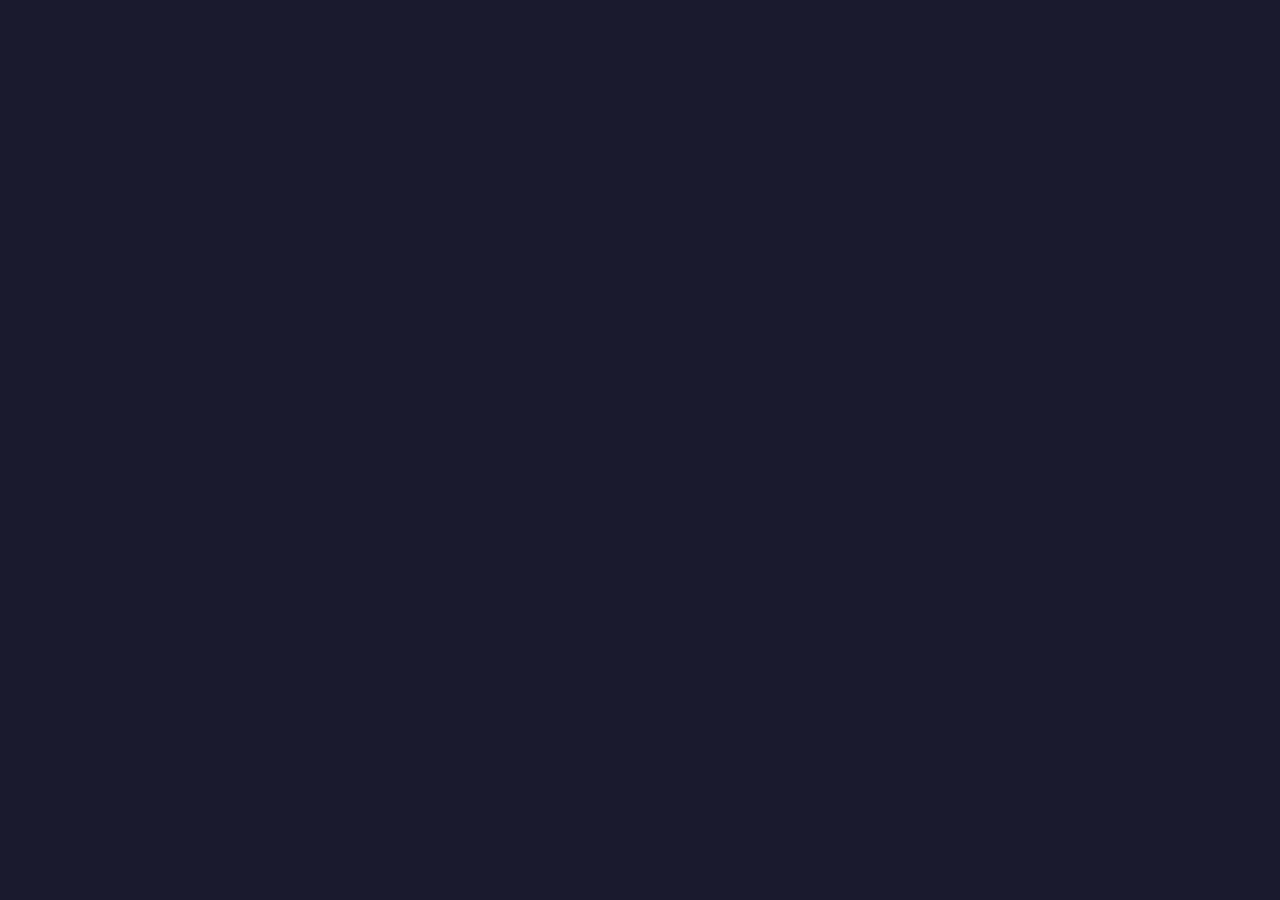
==== infoPage.html @ 6469e410 "add: new page InfoPage and style" ====
<!DOCTYPE html>
<html lang="en">

<head>
	<meta charset="UTF-8" />
	<meta name="viewport" content="width=device-width, initial-scale=1.0" />
	<title>Black See Patterns Fest - Info</title>
	<link rel="stylesheet" href="css/infoPage.css" />
</head>

<body>
	<!-- Content will be added here -->
</body>

</html>
---- css/infoPage.css ----
body {
	margin: 0;
	padding: 0;
	font-family: 'ADLaM Display', sans-serif;
	color: #ffffff;
	background-color: #1a1a2e;
}
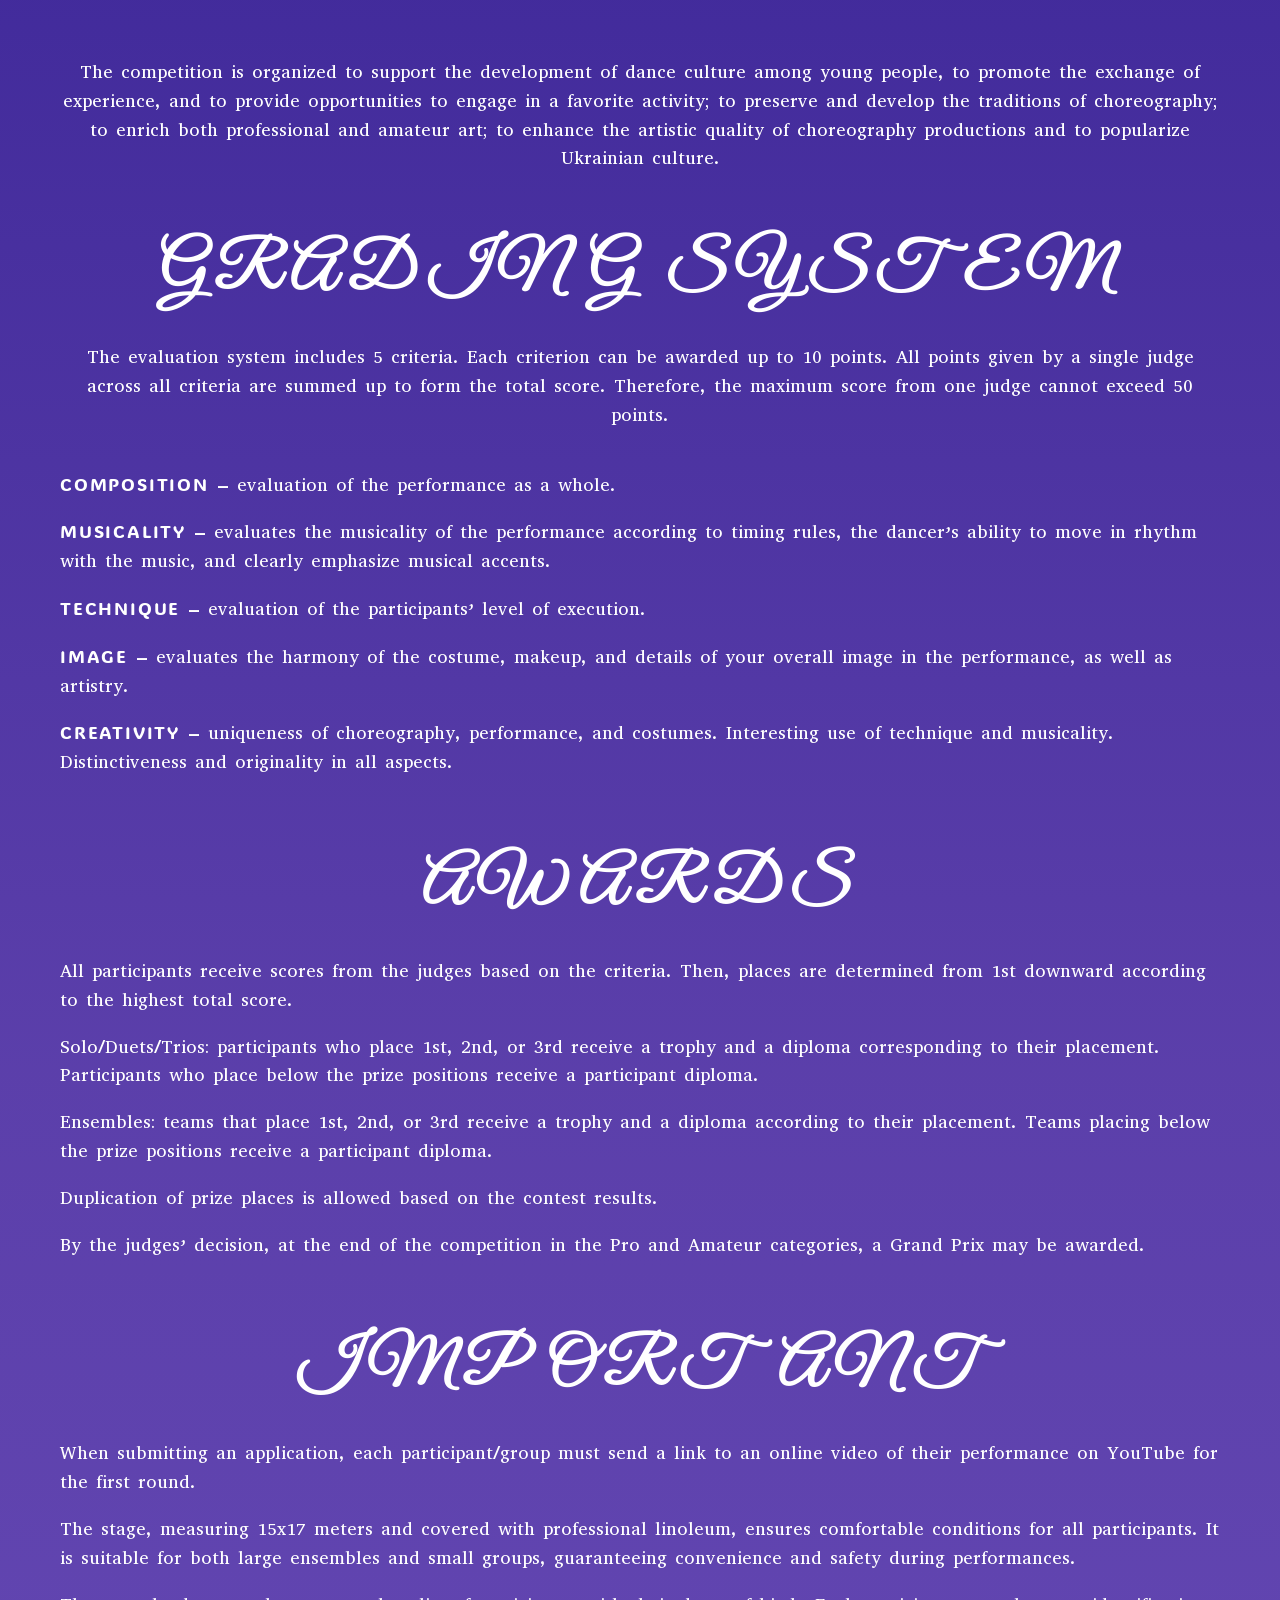
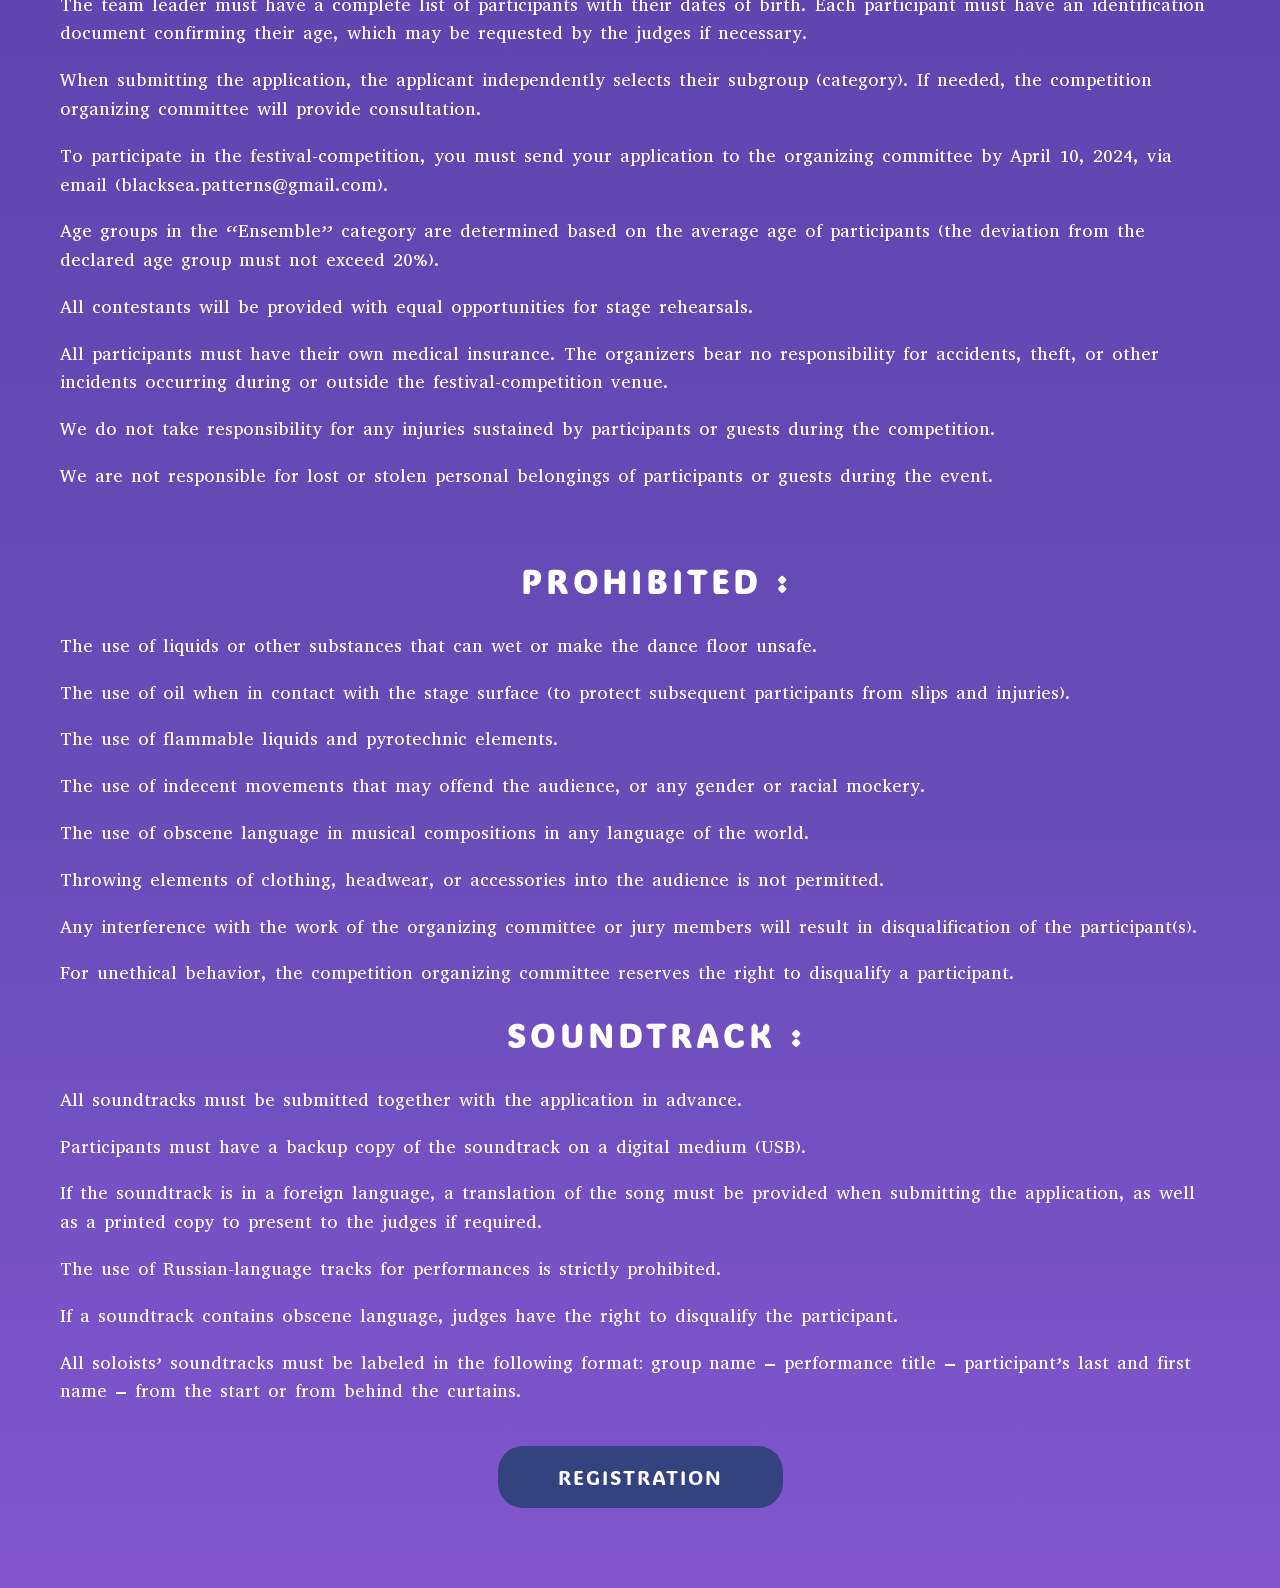
==== commit 4b9fe55d: "Add infoPage and another file for this page" ====
--- a/infoPage.html
+++ b/infoPage.html
@@ -9,7 +9,180 @@
 </head>
 
 <body>
-	<!-- Content will be added here -->
+	<main class="info-page">
+		<p class="info-intro">
+			The competition is organized to support the development of dance culture among young
+			people, to promote the exchange of experience, and to provide opportunities to engage in
+			a favorite activity; to preserve and develop the traditions of choreography; to enrich both
+			professional and amateur art; to enhance the artistic quality of choreography productions and
+			to popularize Ukrainian culture.
+		</p>
+		<section class="info-section">
+			<h1 class="info-title">Grading system</h1>
+			<p class="info-lead">
+				The evaluation system includes 5 criteria. Each criterion can be awarded up to 10 points.
+				All points given by a single judge across all criteria are summed up to form the total
+				score. Therefore, the maximum score from one judge cannot exceed 50 points.
+			</p>
+			<ul class="info-list">
+				<li>
+					<span class="info-list-title">COMPOSITION</span> – evaluation of the performance as a
+					whole.
+				</li>
+				<li>
+					<span class="info-list-title">MUSICALITY</span> – evaluates the musicality of the
+					performance according to timing rules, the dancer’s ability to move in rhythm with the
+					music, and clearly emphasize musical accents.
+				</li>
+				<li>
+					<span class="info-list-title">TECHNIQUE</span> – evaluation of the participants’ level of
+					execution.
+				</li>
+				<li>
+					<span class="info-list-title">IMAGE</span> – evaluates the harmony of the costume, makeup,
+					and details of your overall image in the performance, as well as artistry.
+				</li>
+				<li>
+					<span class="info-list-title">CREATIVITY</span> – uniqueness of choreography, performance,
+					and costumes. Interesting use of technique and musicality. Distinctiveness and originality
+					in all aspects.
+				</li>
+			</ul>
+		</section>
+		<section class="info-section">
+			<h2 class="info-title">Awards</h2>
+			<ul class="info-list">
+				<li>
+					All participants receive scores from the judges based on the criteria. Then, places are
+					determined from 1st downward according to the highest total score.
+				</li>
+				<li>
+					Solo/Duets/Trios: participants who place 1st, 2nd, or 3rd receive a trophy and a diploma
+					corresponding to their placement. Participants who place below the prize positions receive
+					a participant diploma.
+				</li>
+				<li>
+					Ensembles: teams that place 1st, 2nd, or 3rd receive a trophy and a diploma according to
+					their placement. Teams placing below the prize positions receive a participant diploma.
+				</li>
+				<li>Duplication of prize places is allowed based on the contest results.</li>
+				<li>
+					By the judges’ decision, at the end of the competition in the Pro and Amateur categories,
+					a Grand Prix may be awarded.
+				</li>
+			</ul>
+		</section>
+		<section class="info-section">
+			<h2 class="info-title">Important</h2>
+			<ul class="info-list">
+				<li>
+					When submitting an application, each participant/group must send a link to an online
+					video of their performance on YouTube for the first round.
+				</li>
+				<li>
+					The stage, measuring 15x17 meters and covered with professional linoleum, ensures
+					comfortable conditions for all participants. It is suitable for both large ensembles and
+					small groups, guaranteeing convenience and safety during performances.
+				</li>
+				<li>
+					The team leader must have a complete list of participants with their dates of birth. Each
+					participant must have an identification document confirming their age, which may be
+					requested by the judges if necessary.
+				</li>
+				<li>
+					When submitting the application, the applicant independently selects their subgroup
+					(category). If needed, the competition organizing committee will provide consultation.
+				</li>
+				<li>
+					To participate in the festival-competition, you must send your application to the
+					organizing committee by April 10, 2024, via email (blacksea.patterns@gmail.com).
+				</li>
+				<li>
+					Age groups in the “Ensemble” category are determined based on the average age of
+					participants (the deviation from the declared age group must not exceed 20%).
+				</li>
+				<li>All contestants will be provided with equal opportunities for stage rehearsals.</li>
+				<li>
+					All participants must have their own medical insurance. The organizers bear no
+					responsibility for accidents, theft, or other incidents occurring during or outside the
+					festival-competition venue.
+				</li>
+				<li>
+					We do not take responsibility for any injuries sustained by participants or guests during
+					the competition.
+				</li>
+				<li>
+					We are not responsible for lost or stolen personal belongings of participants or guests
+					during the event.
+				</li>
+			</ul>
+		</section>
+		<section class="info-important-section">
+			<h2 class="info-important-title">Prohibited :</h2>
+			<ul class="info-list">
+				<li>The use of liquids or other substances that can wet or make the dance floor unsafe.</li>
+				<li>
+					The use of oil when in contact with the stage surface (to protect subsequent participants
+					from slips and injuries).
+				</li>
+				<li>The use of flammable liquids and pyrotechnic elements.</li>
+				<li>
+					The use of indecent movements that may offend the audience, or any gender or racial
+					mockery.
+				</li>
+				<li>The use of obscene language in musical compositions in any language of the world.</li>
+				<li>Throwing elements of clothing, headwear, or accessories into the audience is not permitted.</li>
+				<li>
+					Any interference with the work of the organizing committee or jury members will result
+					in disqualification of the participant(s).
+				</li>
+				<li>
+					For unethical behavior, the competition organizing committee reserves the right to
+					disqualify a participant.
+				</li>
+			</ul>
+		</section>
+		<section class="info-important-section">
+			<h2 class="info-important-title">Soundtrack :</h2>
+			<ul class="info-list">
+				<li>All soundtracks must be submitted together with the application in advance.</li>
+				<li>Participants must have a backup copy of the soundtrack on a digital medium (USB).</li>
+				<li>
+					If the soundtrack is in a foreign language, a translation of the song must be provided
+					when submitting the application, as well as a printed copy to present to the judges if
+					required.
+				</li>
+				<li>The use of Russian-language tracks for performances is strictly prohibited.</li>
+				<li>
+					If a soundtrack contains obscene language, judges have the right to disqualify the
+					participant.
+				</li>
+				<li>
+					All soloists’ soundtracks must be labeled in the following format: group name –
+					performance title – participant’s last and first name – from the start or from behind the
+					curtains.
+				</li>
+			</ul>
+		</section>
+		<div class="info-actions">
+			<button class="info-button">Registration</button>
+		</div>
+	</main>
+
+	<div class="modal-overlay" id="infoModalOverlay">
+		<div class="modal" role="dialog" aria-modal="true" aria-labelledby="infoModalTitle">
+			<button class="modal-close" type="button" aria-label="Close modal">
+				<span></span>
+				<span></span>
+			</button>
+			<p class="modal-text" id="infoModalTitle">
+				By clicking OK, you confirm that you have carefully read and fully accept the terms and
+				conditions of participation in the competition.
+			</p>
+			<button class="modal-ok" type="button">OK</button>
+		</div>
+	</div>
+	<script src="js/infoPage.js"></script>
 </body>
 
 </html>
--- a/css/infoPage.css
+++ b/css/infoPage.css
@@ -1,7 +1,215 @@
+@import url('https://fonts.googleapis.com/css2?family=ADLaM+Display&family=Abyssinica+SIL&family=Great+Vibes&display=swap');
+
+:root {
+	--h2-font-family: 'Great Vibes', serif;
+	--secondary-font-family: 'Abyssinica SIL', serif;
+	--primary-font-family: 'ADLaM Display', sans-serif;
+}
+
 body {
 	margin: 0;
 	padding: 0;
+	font-family: var(--secondary-font-family);
+	color: #ffffff;
+	background: linear-gradient(
+		180deg,
+		rgba(66.42, 43.42, 155.7, 1) 0%,
+		rgba(91.04, 63.08, 170.41, 1) 33.654%,
+		rgba(103.72, 75.53, 182.67, 1) 73.077%,
+		rgba(129, 86, 206, 1) 100%
+	);
+}
+
+.info-page {
+	max-width: 1200px;
+	margin: 0 auto;
+	padding: 40px 20px 80px;
+	box-sizing: border-box;
+	text-align: center;
+}
+
+.info-intro {
+	font-size: 18px;
+	line-height: 1.6;
+	margin-bottom: 60px;
+}
+
+.info-section {
+	margin-bottom: 70px;
+}
+
+.info-title,
+.info-important-title {
+	font-family: var(--h2-font-family);
+	font-size: clamp(2.5rem, 5vw, 4rem);
+	letter-spacing: 0.16em;
+	text-transform: uppercase;
+	margin-bottom: 30px;
+}
+.info-important-title {
+	font-family: var(--primary-font-family);
+	font-size: clamp(1.5rem, 2.5vw, 2rem);
+	justify-self: self-start;
+	padding-left: 2rem;
+}
+.info-lead {
+	font-size: 18px;
+	line-height: 1.6;
+	margin-bottom: 40px;
+}
+
+.info-list {
+	list-style: none;
+	padding: 0;
+	margin: 0;
+	text-align: left;
+}
+
+.info-list li {
+	font-size: 18px;
+	line-height: 1.6;
+	margin-bottom: 18px;
+}
+
+.info-list-title {
+	font-family: var(--primary-font-family);
+	letter-spacing: 0.1em;
+}
+
+.info-actions {
+	margin-top: 40px;
+	text-align: center;
+}
+
+.info-button {
+	background: #34437f;
+	color: #ffffff;
+	border: none;
+	padding: 18px 60px;
+	border-radius: 25px;
+	font-size: 20px;
+	letter-spacing: 0.1em;
+	text-transform: uppercase;
+	cursor: pointer;
+	font-family: var(--primary-font-family);
+}
+
+.info-button:hover {
+	background: #4252a0;
+}
+
+.modal-overlay {
+	position: fixed;
+	inset: 0;
+	background: rgba(28, 22, 34, 0.86);
+	display: flex;
+	align-items: center;
+	justify-content: center;
+	padding: 20px;
+	opacity: 0;
+	visibility: hidden;
+	transition: opacity 0.3s ease;
+	z-index: 10;
+}
+
+.modal-overlay.active {
+	opacity: 1;
+	visibility: visible;
+}
+
+.modal {
+	background: linear-gradient(180deg, #422b9b 0%, #814ac0 100%);
+	border: 14px solid #652c86;
+	border-radius: 100px;
+	max-width: 1000px;
+	width: 100%;
+	padding: 60px 80px 80px;
+	position: relative;
+	text-align: center;
+	box-sizing: border-box;
+}
+
+.modal-text {
 	font-family: 'ADLaM Display', sans-serif;
+	font-size: 24px;
+	line-height: 1.6;
+	margin: 0 0 40px;
+}
+
+.modal-ok {
+	background: #34437f;
 	color: #ffffff;
-	background-color: #1a1a2e;
-}
+	border: none;
+	padding: 18px 80px;
+	border-radius: 28px;
+	font-size: 24px;
+	letter-spacing: 0.1em;
+	text-transform: uppercase;
+	cursor: pointer;
+	font-family: 'ADLaM Display', sans-serif;
+}
+
+.modal-ok:hover {
+	background: #4252a0;
+}
+
+.modal-close {
+	position: absolute;
+	top: 10px;
+	right: 25px;
+	width: 60px;
+	height: 60px;
+	border: none;
+	background: transparent;
+	cursor: pointer;
+}
+
+.modal-close span {
+	position: absolute;
+	left: 5px;
+	right: 5px;
+	top: 50%;
+	height: 4px;
+	background: #d9d9d9;
+}
+
+.modal-close span:first-child {
+	transform: translateY(-50%) rotate(45deg);
+}
+
+.modal-close span:last-child {
+	transform: translateY(-50%) rotate(-45deg);
+}
+
+@media (max-width: 768px) {
+	.modal {
+		border-radius: 60px;
+		padding: 40px 30px 50px;
+	}
+
+	.modal-text {
+		font-size: 20px;
+	}
+
+	.modal-close {
+		top: 20px;
+		right: 20px;
+		width: 40px;
+		height: 40px;
+	}
+
+	.modal-ok {
+		width: 100%;
+		padding: 16px;
+	}
+}
+@media screen and (max-width: 768px) {
+	.info-title,
+	.info-important-title {
+		font-size: clamp(1rem, 5vw, 5rem);
+	}
+	.info-button {
+		padding: 15px 40px;
+		font-size: 18px;
+	}
+}
